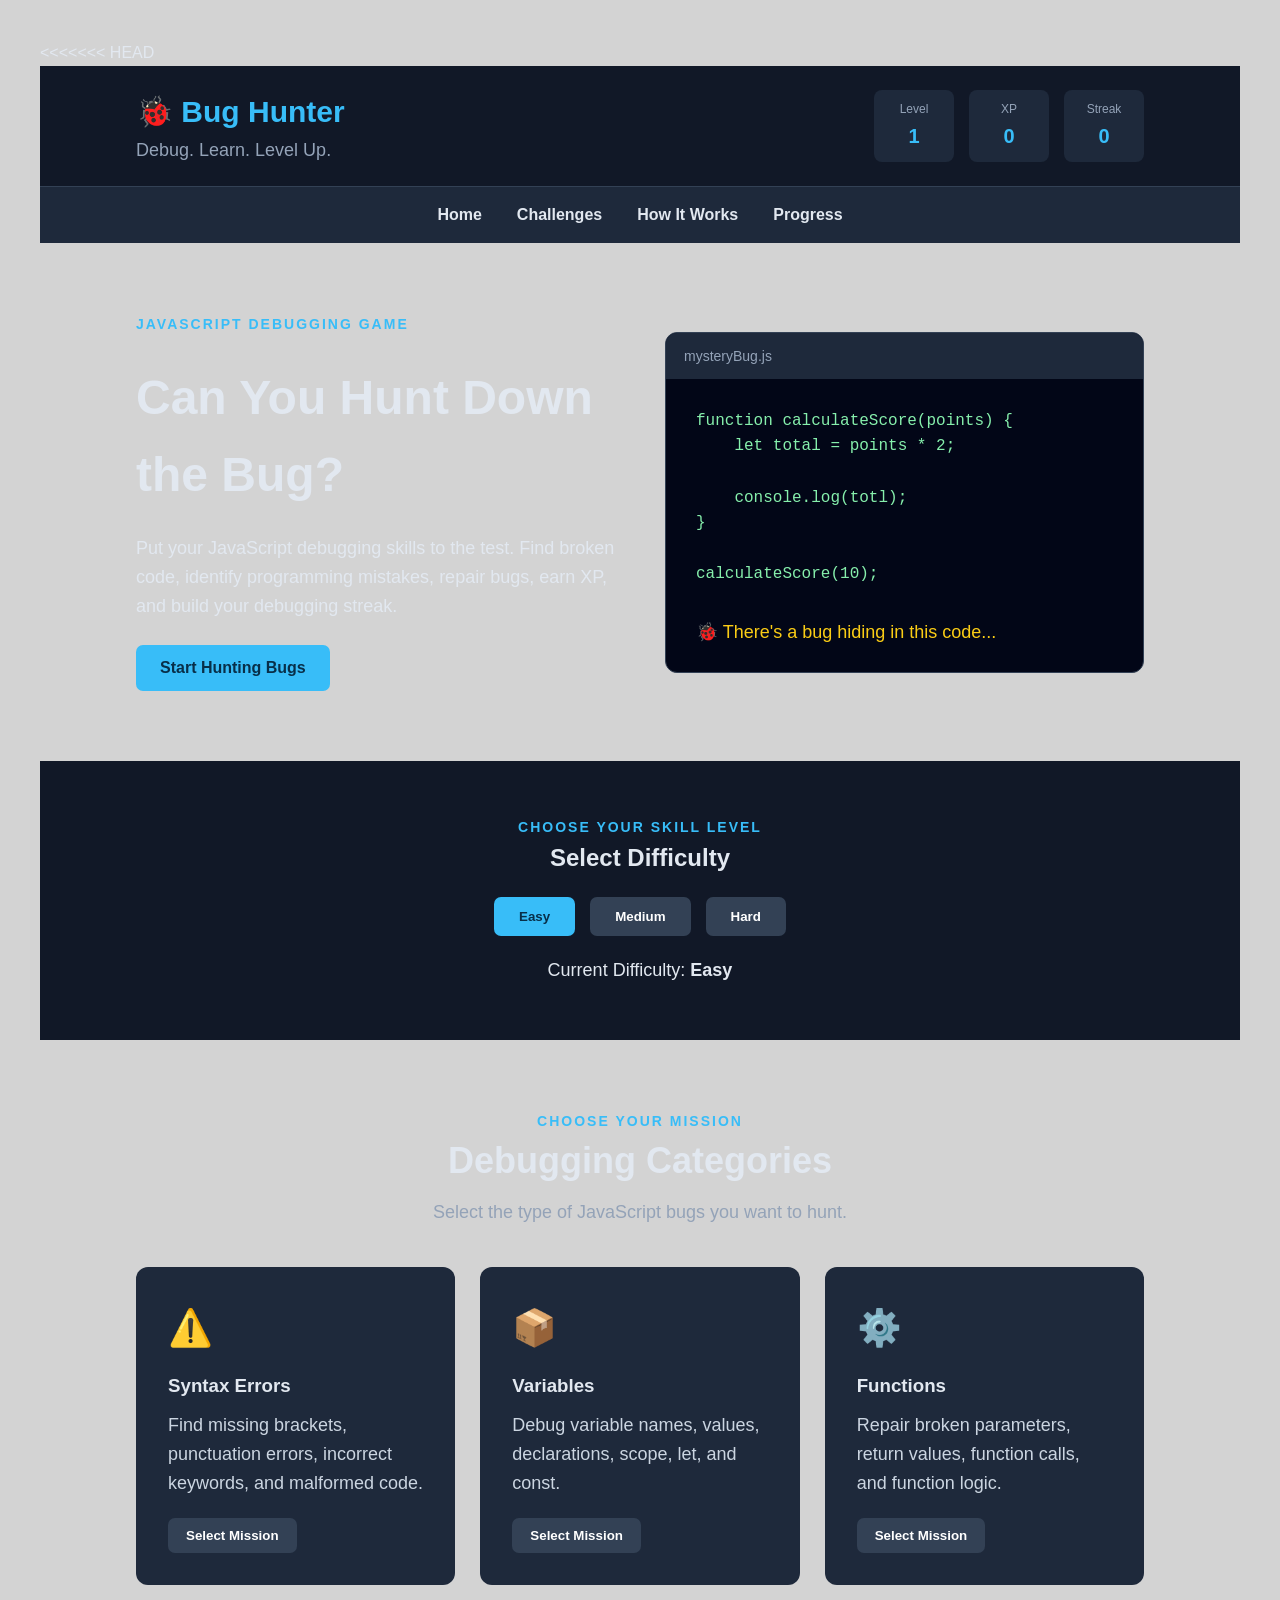
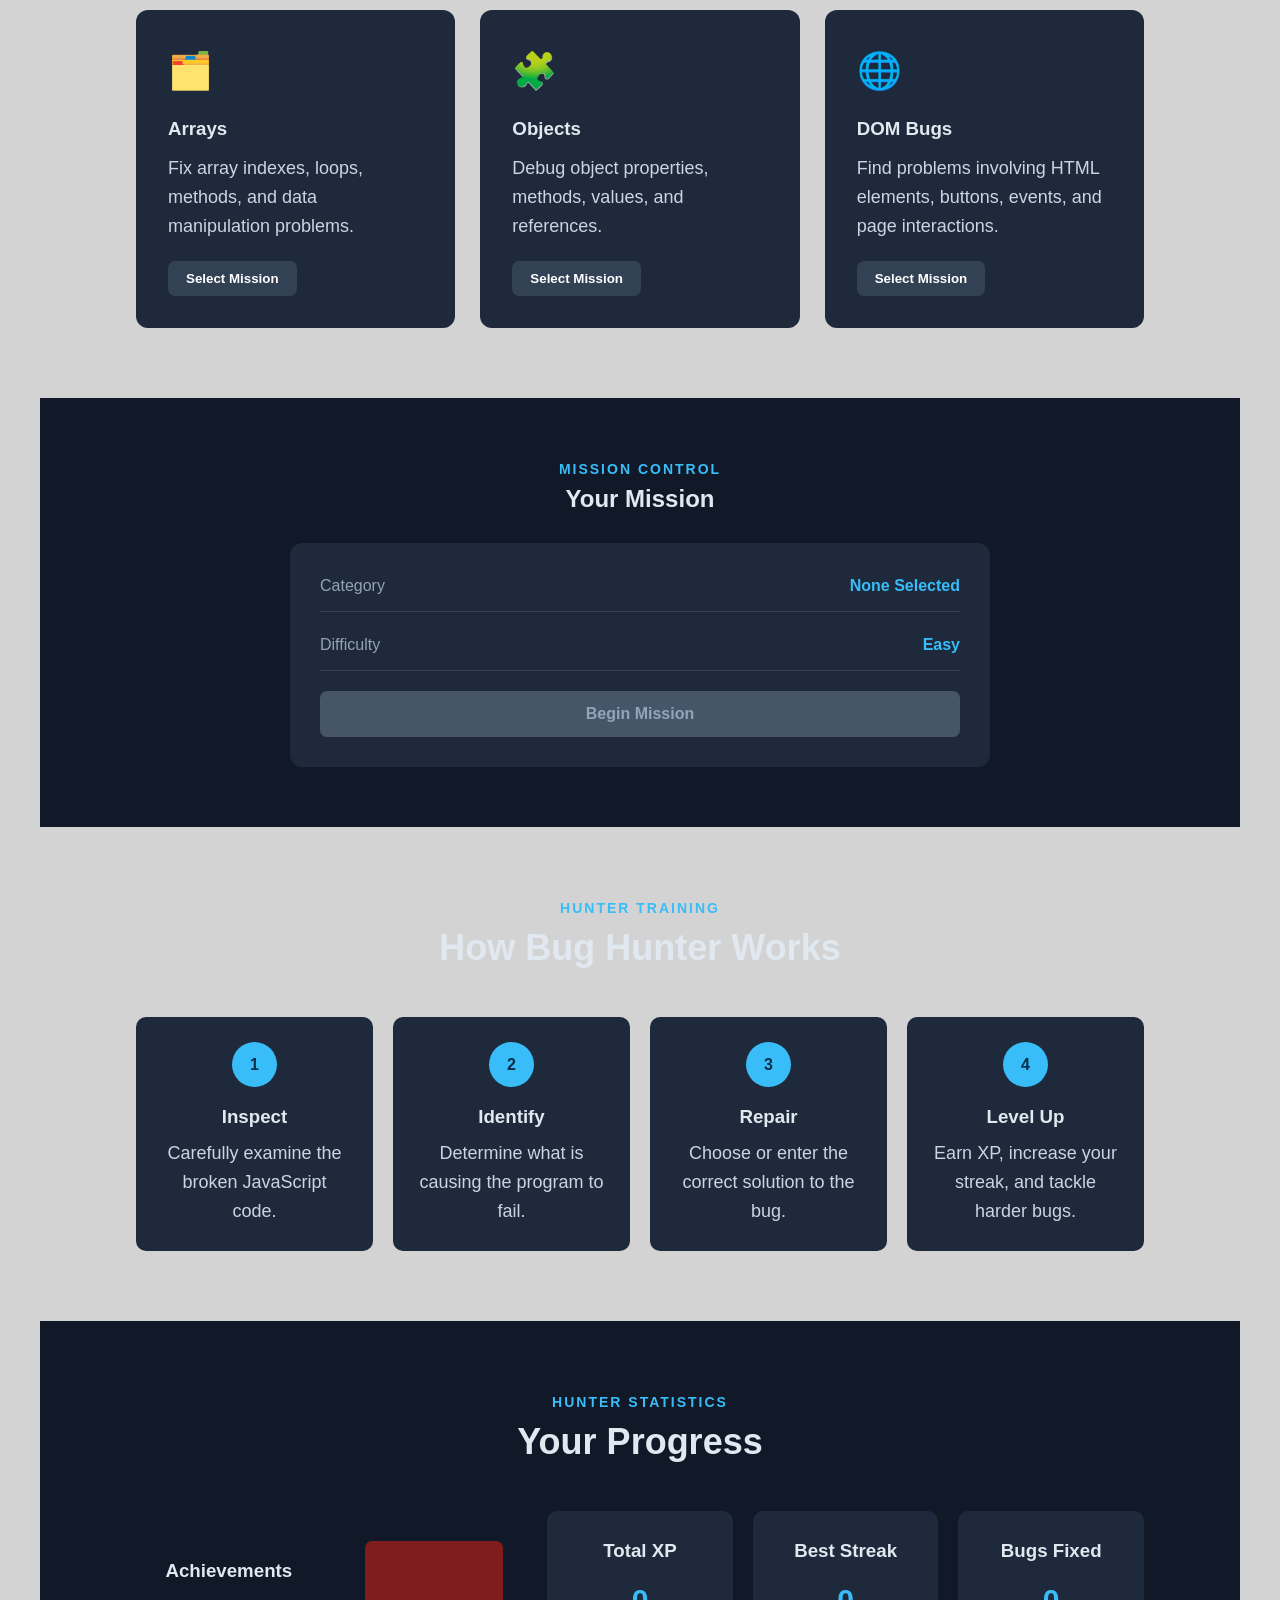
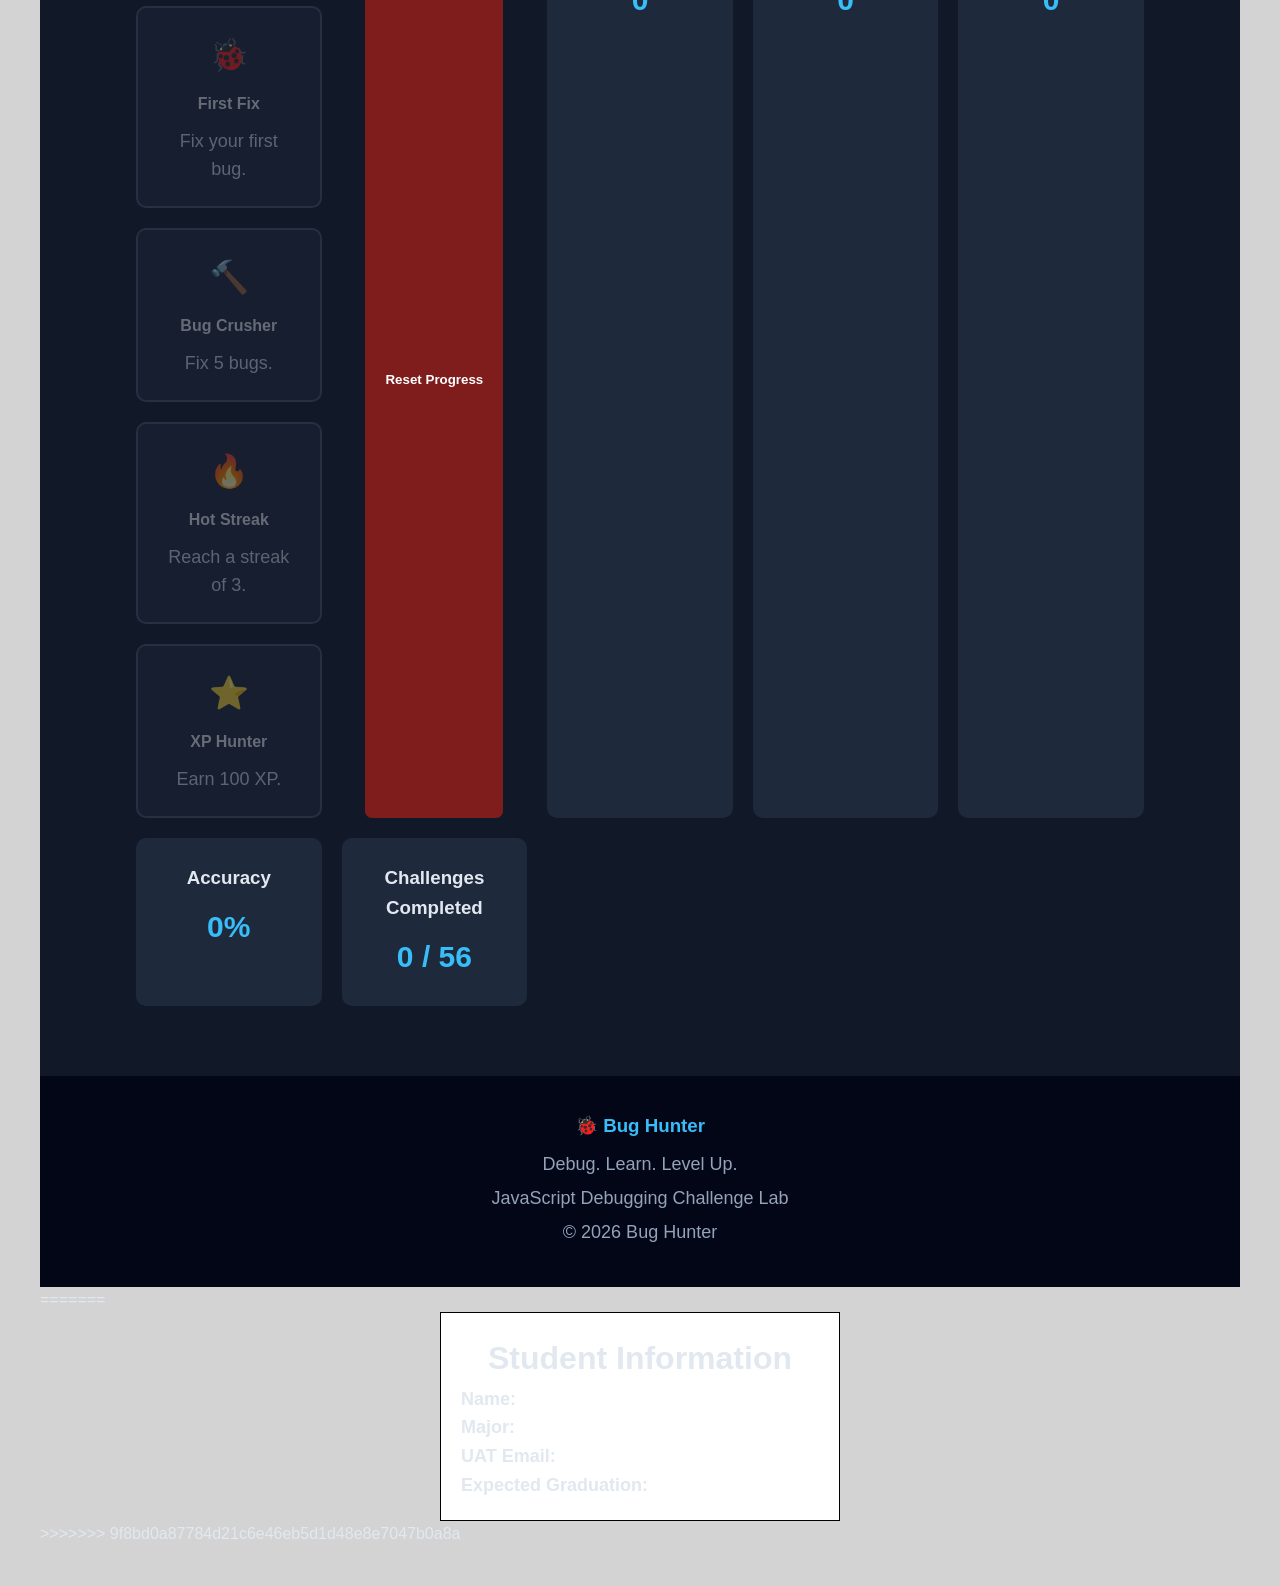
==== BugHunter-FinalProject/index.html @ 27a3c0db "Fix Bug Hunter project files" ====
<<<<<<< HEAD
<!DOCTYPE html>
<html lang="en">

<head>
    <meta charset="UTF-8">
    <meta name="viewport" content="width=device-width, initial-scale=1.0">

    <title>Bug Hunter | Debugging Challenge Lab</title>

    <!-- Main CSS -->
    <link rel="stylesheet" href="css/main.css">
</head>

<body>

    <!-- =========================
         HEADER
    ========================== -->
    <header class="main-header">

        <div class="logo">
            <h1>🐞 Bug Hunter</h1>
            <p>Debug. Learn. Level Up.</p>
        </div>

        <div class="player-stats">

            <div class="stat-box">
                <span>Level</span>
                <strong id="levelDisplay">1</strong>
            </div>

            <div class="stat-box">
                <span>XP</span>
                <strong id="xpDisplay">0</strong>
            </div>

            <div class="stat-box">
                <span>Streak</span>
                <strong id="streakDisplay">0</strong>
            </div>

        </div>

    </header>


    <!-- =========================
         NAVIGATION
    ========================== -->
    <nav class="navbar">

        <a href="#home">Home</a>
        <a href="#categories">Challenges</a>
        <a href="#how-it-works">How It Works</a>
        <a href="#progress">Progress</a>

    </nav>


    <main>

        <!-- =========================
             HERO / HOME
        ========================== -->
        <section id="home" class="hero">

            <div class="hero-text">

                <p class="section-label">
                    JavaScript Debugging Game
                </p>

                <h2>Can You Hunt Down the Bug?</h2>

                <p>
                    Put your JavaScript debugging skills to the test.
                    Find broken code, identify programming mistakes,
                    repair bugs, earn XP, and build your debugging streak.
                </p>

                <button id="startButton" class="main-button">
                    Start Hunting Bugs
                </button>

            </div>


            <div class="code-preview">

                <div class="code-header">
                    mysteryBug.js
                </div>

                <pre><code>function calculateScore(points) {
    let total = points * 2;

    console.log(totl);
}

calculateScore(10);</code></pre>

                <p class="bug-message">
                    🐞 There's a bug hiding in this code...
                </p>

            </div>

        </section>


        <!-- =========================
             DIFFICULTY
        ========================== -->
        <section class="difficulty-section">

            <p class="section-label">Choose Your Skill Level</p>

            <h2>Select Difficulty</h2>

            <div class="difficulty-buttons">

                <button
                    class="difficulty-button active"
                    data-difficulty="easy">
                    Easy
                </button>

                <button
                    class="difficulty-button"
                    data-difficulty="medium">
                    Medium
                </button>

                <button
                    class="difficulty-button"
                    data-difficulty="hard">
                    Hard
                </button>

            </div>

            <p>
                Current Difficulty:
                <strong id="selectedDifficulty">Easy</strong>
            </p>

        </section>


        <!-- =========================
             CHALLENGE CATEGORIES
        ========================== -->
        <section id="categories" class="categories-section">

            <div class="section-title">

                <p class="section-label">
                    Choose Your Mission
                </p>

                <h2>Debugging Categories</h2>

                <p>
                    Select the type of JavaScript bugs you want
                    to hunt.
                </p>

            </div>


            <div class="category-grid">

                <!-- Syntax -->
                <article
                    class="category-card"
                    data-category="syntax">

                    <div class="category-icon">⚠️</div>

                    <h3>Syntax Errors</h3>

                    <p>
                        Find missing brackets, punctuation errors,
                        incorrect keywords, and malformed code.
                    </p>

                    <button class="category-button">
                        Select Mission
                    </button>

                </article>


                <!-- Variables -->
                <article
                    class="category-card"
                    data-category="variables">

                    <div class="category-icon">📦</div>

                    <h3>Variables</h3>

                    <p>
                        Debug variable names, values, declarations,
                        scope, let, and const.
                    </p>

                    <button class="category-button">
                        Select Mission
                    </button>

                </article>


                <!-- Functions -->
                <article
                    class="category-card"
                    data-category="functions">

                    <div class="category-icon">⚙️</div>

                    <h3>Functions</h3>

                    <p>
                        Repair broken parameters, return values,
                        function calls, and function logic.
                    </p>

                    <button class="category-button">
                        Select Mission
                    </button>

                </article>


                <!-- Arrays -->
                <article
                    class="category-card"
                    data-category="arrays">

                    <div class="category-icon">🗂️</div>

                    <h3>Arrays</h3>

                    <p>
                        Fix array indexes, loops, methods,
                        and data manipulation problems.
                    </p>

                    <button class="category-button">
                        Select Mission
                    </button>

                </article>


                <!-- Objects -->
                <article
                    class="category-card"
                    data-category="objects">

                    <div class="category-icon">🧩</div>

                    <h3>Objects</h3>

                    <p>
                        Debug object properties, methods,
                        values, and references.
                    </p>

                    <button class="category-button">
                        Select Mission
                    </button>

                </article>


                <!-- DOM -->
                <article
                    class="category-card"
                    data-category="dom">

                    <div class="category-icon">🌐</div>

                    <h3>DOM Bugs</h3>

                    <p>
                        Find problems involving HTML elements,
                        buttons, events, and page interactions.
                    </p>

                    <button class="category-button">
                        Select Mission
                    </button>

                </article>

            </div>

        </section>


        <!-- =========================
             CURRENT MISSION
        ========================== -->
        <section class="mission-section">

            <p class="section-label">Mission Control</p>

            <h2>Your Mission</h2>

            <div class="mission-card">

                <div>
                    <span>Category</span>
                    <strong id="selectedCategory">
                        None Selected
                    </strong>
                </div>

                <div>
                    <span>Difficulty</span>
                    <strong id="missionDifficulty">
                        Easy
                    </strong>
                </div>

                <button
                    id="missionButton"
                    class="main-button"
                    disabled>

                    Begin Mission

                </button>

            </div>

        </section>

<!-- =========================
     ACTIVE CHALLENGE
========================== -->
<section id="challengeArea" class="challenge-section hidden">

    <div class="section-title">
        <p class="section-label">Active Mission</p>
        <h2 id="challengeTitle">Bug Challenge</h2>
        <p>
            Inspect the code and choose the correct answer.
        </p>
    </div>

    <div class="challenge-container">

        <div class="challenge-info">
<div class="mission-status">
    <span>
        Completed:
        <strong id="missionCompleted">0</strong>
    </span>

    <span>
        Available:
        <strong id="missionAvailable">0</strong>
    </span>
</div>
            <span id="challengeCategory">
                Category
            </span>

            <span id="challengeDifficulty">
                Difficulty
            </span>

            <span>
                XP Reward:
                <strong id="challengeXP">0</strong>
            </span>

        </div>

        <div class="challenge-code">

            <div class="code-header">
                bugChallenge.js
            </div>

            <pre><code id="challengeCode"></code></pre>

        </div>

        <h3 id="challengeQuestion">
            What is wrong with this code?
        </h3>

        <div
            id="answerContainer"
            class="answer-container">
        </div>

        <button
            id="submitAnswer"
            class="main-button"
            disabled>

            Check Answer

        </button>

        <div
            id="feedbackBox"
            class="feedback-box hidden">

            <h3 id="feedbackTitle"></h3>

            <p id="feedbackText"></p>

            <button
                id="nextChallenge"
                class="main-button">

                Next Challenge

            </button>

        </div>

    </div>

</section>
        <!-- =========================
             HOW IT WORKS
        ========================== -->
        <section id="how-it-works" class="how-section">

            <div class="section-title">

                <p class="section-label">
                    Hunter Training
                </p>

                <h2>How Bug Hunter Works</h2>

            </div>


            <div class="steps-grid">

                <article class="step">

                    <span>1</span>

                    <h3>Inspect</h3>

                    <p>
                        Carefully examine the broken
                        JavaScript code.
                    </p>

                </article>


                <article class="step">

                    <span>2</span>

                    <h3>Identify</h3>

                    <p>
                        Determine what is causing
                        the program to fail.
                    </p>

                </article>


                <article class="step">

                    <span>3</span>

                    <h3>Repair</h3>

                    <p>
                        Choose or enter the correct
                        solution to the bug.
                    </p>

                </article>


                <article class="step">

                    <span>4</span>

                    <h3>Level Up</h3>

                    <p>
                        Earn XP, increase your streak,
                        and tackle harder bugs.
                    </p>

                </article>

            </div>

        </section>


        <!-- =========================
             PROGRESS
        ========================== -->
        <section id="progress" class="progress-section">

            <div class="section-title">

                <p class="section-label">
                    Hunter Statistics
                </p>

                <h2>Your Progress</h2>

            </div>


            <div class="progress-grid">
                <div class="achievements-section">

    <h3>Achievements</h3>

    <div class="achievement-grid">

        <div class="achievement-card locked" id="badgeFirstFix">
            <span>🐞</span>
            <h4>First Fix</h4>
            <p>Fix your first bug.</p>
        </div>

        <div class="achievement-card locked" id="badgeBugCrusher">
            <span>🔨</span>
            <h4>Bug Crusher</h4>
            <p>Fix 5 bugs.</p>
        </div>

        <div class="achievement-card locked" id="badgeHotStreak">
            <span>🔥</span>
            <h4>Hot Streak</h4>
            <p>Reach a streak of 3.</p>
        </div>

        <div class="achievement-card locked" id="badgeXPHunter">
            <span>⭐</span>
            <h4>XP Hunter</h4>
            <p>Earn 100 XP.</p>
        </div>

    </div>

</div>
<button id="resetProgress" class="reset-button">
    Reset Progress
</button>
                <div class="progress-card">

                    <h3>Total XP</h3>

                    <p id="progressXP">0</p>

                </div>


                <div class="progress-card">

                    <h3>Best Streak</h3>

                    <p id="bestStreak">0</p>

                </div>


                <div class="progress-card">

                    <h3>Bugs Fixed</h3>

                    <p id="bugsFixed">0</p>

                </div>


                <div class="progress-card">

                    <h3>Accuracy</h3>

                    <p id="accuracy">0%</p>

                </div>
<div class="progress-card">
    <h3>Challenges Completed</h3>
    <p id="completedCount">0 / 54</p>
</div>
            </div>

        </section>

    </main>


    <!-- =========================
         FOOTER
    ========================== -->
    <footer>

        <h3>🐞 Bug Hunter</h3>

        <p>
            Debug. Learn. Level Up.
        </p>

        <p>
            JavaScript Debugging Challenge Lab
        </p>

        <p>
            &copy; 2026 Bug Hunter
        </p>

    </footer>


    <!-- External JavaScript -->
    <script src="js/challenges.js"></script>
<script src="js/app.js"></script>

</body>

=======
<!DOCTYPE html>
<html lang="en">
<head>
    <meta charset="UTF-8">
    <meta name="viewport" content="width=device-width, initial-scale=1.0">
    <title>Student Information</title>

    <link rel="stylesheet" href="main.css">
</head>

<body>

    <div class="student-info">
        <h1>Student Information</h1>

        <p><strong>Name:</strong> <span id="studentName"></span></p>
        <p><strong>Major:</strong> <span id="studentMajor"></span></p>
        <p><strong>UAT Email:</strong> <span id="studentEmail"></span></p>
        <p><strong>Expected Graduation:</strong> <span id="graduationDate"></span></p>
    </div>

    <script src="script.js"></script>

</body>
>>>>>>> 9f8bd0a87784d21c6e46eb5d1d48e8e7047b0a8a
</html>
---- BugHunter-FinalProject/css/main.css ----
/* ==============================
   BUG HUNTER - MAIN STYLES
============================== */

* {
    margin: 0;
    padding: 0;
    box-sizing: border-box;
}

html {
    scroll-behavior: smooth;
}

body {
    font-family: Arial, Helvetica, sans-serif;
    background: #0f172a;
    color: #e2e8f0;
    line-height: 1.6;
}


/* ==============================
   HEADER
============================== */

.main-header {
    display: flex;
    justify-content: space-between;
    align-items: center;
    padding: 22px 8%;
    background: #111827;
    border-bottom: 1px solid #334155;
}

.logo h1 {
    color: #38bdf8;
    font-size: 30px;
}

.logo p {
    color: #94a3b8;
}

.player-stats {
    display: flex;
    gap: 15px;
}

.stat-box {
    background: #1e293b;
    padding: 10px 18px;
    border-radius: 8px;
    min-width: 80px;
    text-align: center;
}

.stat-box span {
    display: block;
    color: #94a3b8;
    font-size: 12px;
}

.stat-box strong {
    color: #38bdf8;
    font-size: 20px;
}


/* ==============================
   NAVIGATION
============================== */

.navbar {
    display: flex;
    justify-content: center;
    gap: 35px;
    background: #1e293b;
    padding: 15px;
}

.navbar a {
    color: #e2e8f0;
    text-decoration: none;
    font-weight: bold;
}

.navbar a:hover {
    color: #38bdf8;
}


/* ==============================
   HERO
============================== */

.hero {
    min-height: 500px;
    display: grid;
    grid-template-columns: 1fr 1fr;
    gap: 50px;
    align-items: center;
    padding: 70px 8%;
}

.hero-text h2 {
    font-size: 48px;
    margin-bottom: 20px;
}

.hero-text p {
    max-width: 600px;
    margin-bottom: 25px;
}

.section-label {
    color: #38bdf8;
    font-weight: bold;
    text-transform: uppercase;
    letter-spacing: 2px;
    font-size: 14px;
}

.code-preview {
    background: #020617;
    border: 1px solid #334155;
    border-radius: 12px;
    overflow: hidden;
}

.code-header {
    background: #1e293b;
    padding: 12px 18px;
    color: #94a3b8;
    font-size: 14px;
}

.code-preview pre {
    padding: 30px;
    overflow-x: auto;
}

.code-preview code {
    color: #86efac;
    font-family: Consolas, monospace;
}

.bug-message {
    padding: 0 30px 25px;
    color: #facc15;
}


/* ==============================
   BUTTONS
============================== */

.main-button,
.category-button,
.difficulty-button {
    border: none;
    border-radius: 7px;
    cursor: pointer;
    font-weight: bold;
    transition: 0.2s;
}

.main-button {
    background: #38bdf8;
    color: #082f49;
    padding: 14px 24px;
    font-size: 16px;
}

.main-button:hover {
    background: #7dd3fc;
}

.main-button:disabled {
    background: #475569;
    color: #94a3b8;
    cursor: not-allowed;
}


/* ==============================
   DIFFICULTY
============================== */

.difficulty-section {
    text-align: center;
    padding: 55px 8%;
    background: #111827;
}

.difficulty-section h2 {
    margin-bottom: 20px;
}

.difficulty-buttons {
    display: flex;
    justify-content: center;
    gap: 15px;
    margin-bottom: 20px;
}

.difficulty-button {
    background: #334155;
    color: #ffffff;
    padding: 12px 25px;
}

.difficulty-button:hover,
.difficulty-button.active {
    background: #38bdf8;
    color: #082f49;
}


/* ==============================
   SECTION TITLES
============================== */

.section-title {
    text-align: center;
    margin-bottom: 40px;
}

.section-title h2 {
    font-size: 36px;
    margin-bottom: 8px;
}

.section-title p:last-child {
    color: #94a3b8;
}


/* ==============================
   CATEGORIES
============================== */

.categories-section {
    padding: 70px 8%;
}

.category-grid {
    display: grid;
    grid-template-columns: repeat(auto-fit, minmax(250px, 1fr));
    gap: 25px;
}

.category-card {
    background: #1e293b;
    padding: 30px;
    border-radius: 12px;
    border: 2px solid transparent;
    transition: transform 0.2s, border-color 0.2s;
}

.category-card:hover {
    transform: translateY(-5px);
    border-color: #38bdf8;
}

.category-card.selected {
    border-color: #22c55e;
}

.category-icon {
    font-size: 36px;
    margin-bottom: 15px;
}

.category-card h3 {
    margin-bottom: 10px;
}

.category-card p {
    color: #cbd5e1;
    margin-bottom: 20px;
}

.category-button {
    background: #334155;
    color: #ffffff;
    padding: 10px 18px;
}

.category-button:hover {
    background: #38bdf8;
    color: #082f49;
}


/* ==============================
   MISSION CONTROL
============================== */

.mission-section {
    background: #111827;
    padding: 60px 8%;
    text-align: center;
}

.mission-section h2 {
    margin-bottom: 25px;
}

.mission-card {
    max-width: 700px;
    margin: auto;
    background: #1e293b;
    padding: 30px;
    border-radius: 12px;
    display: grid;
    gap: 20px;
}

.mission-card div {
    display: flex;
    justify-content: space-between;
    gap: 20px;
    border-bottom: 1px solid #334155;
    padding-bottom: 12px;
}

.mission-card span {
    color: #94a3b8;
}

.mission-card strong {
    color: #38bdf8;
}


/* ==============================
   HOW IT WORKS
============================== */

.how-section {
    padding: 70px 8%;
}

.steps-grid {
    display: grid;
    grid-template-columns: repeat(auto-fit, minmax(200px, 1fr));
    gap: 20px;
}

.step {
    background: #1e293b;
    padding: 25px;
    border-radius: 10px;
    text-align: center;
}

.step span {
    display: inline-block;
    width: 45px;
    height: 45px;
    line-height: 45px;
    border-radius: 50%;
    background: #38bdf8;
    color: #082f49;
    font-weight: bold;
    margin-bottom: 15px;
}

.step h3 {
    margin-bottom: 8px;
}

.step p {
    color: #cbd5e1;
}


/* ==============================
   PROGRESS
============================== */

.progress-section {
    background: #111827;
    padding: 70px 8%;
}

.progress-grid {
    display: grid;
    grid-template-columns: repeat(auto-fit, minmax(180px, 1fr));
    gap: 20px;
}

.progress-card {
    background: #1e293b;
    padding: 25px;
    border-radius: 10px;
    text-align: center;
}

.progress-card h3 {
    margin-bottom: 10px;
}

.progress-card p {
    color: #38bdf8;
    font-size: 30px;
    font-weight: bold;
}


/* ==============================
   FOOTER
============================== */

footer {
    text-align: center;
    background: #020617;
    padding: 35px;
    color: #94a3b8;
}

footer h3 {
    color: #38bdf8;
    margin-bottom: 10px;
}

footer p {
    margin: 5px 0;
}


/* ==============================
   RESPONSIVE DESIGN
============================== */

@media (max-width: 850px) {

    .main-header {
        flex-direction: column;
        gap: 20px;
        text-align: center;
    }

    .hero {
        grid-template-columns: 1fr;
    }

    .hero-text h2 {
        font-size: 36px;
    }

    .navbar {
        flex-wrap: wrap;
        gap: 18px;
    }

    .player-stats {
        flex-wrap: wrap;
        justify-content: center;
    }
}

@media (max-width: 500px) {

    .hero,
    .categories-section,
    .how-section,
    .progress-section,
    .mission-section,
    .difficulty-section {
        padding-left: 5%;
        padding-right: 5%;
    }

    .hero-text h2 {
        font-size: 30px;
    }

    .difficulty-buttons {
        flex-direction: column;
    }

    .mission-card div {
        flex-direction: column;
    }
}
/* ==============================
   ACTIVE CHALLENGE
============================== */

.challenge-section {
    padding: 70px 8%;
    background: #0f172a;
}

.challenge-container {
    max-width: 900px;
    margin: auto;
    background: #1e293b;
    padding: 30px;
    border-radius: 12px;
}

.challenge-info {
    display: flex;
    flex-wrap: wrap;
    gap: 15px;
    margin-bottom: 25px;
}

.challenge-info span {
    background: #334155;
    padding: 8px 14px;
    border-radius: 6px;
    color: #cbd5e1;
}

.challenge-info strong {
    color: #38bdf8;
}

.challenge-code {
    background: #020617;
    border: 1px solid #334155;
    border-radius: 10px;
    overflow: hidden;
    margin-bottom: 25px;
}

.challenge-code pre {
    padding: 25px;
    overflow-x: auto;
}

.challenge-code code {
    color: #86efac;
    font-family: Consolas, monospace;
}

.challenge-container h3 {
    margin-bottom: 20px;
}

.answer-container {
    display: grid;
    gap: 12px;
    margin-bottom: 25px;
}

.answer-option {
    background: #334155;
    color: #ffffff;
    border: 2px solid transparent;
    border-radius: 8px;
    padding: 14px;
    cursor: pointer;
    text-align: left;
    font-size: 15px;
}

.answer-option:hover {
    border-color: #38bdf8;
}

.answer-option.selected {
    background: #0c4a6e;
    border-color: #38bdf8;
}

.feedback-box {
    margin-top: 25px;
    padding: 25px;
    border-radius: 10px;
    background: #111827;
}

.feedback-box.correct {
    border: 2px solid #22c55e;
}

.feedback-box.incorrect {
    border: 2px solid #ef4444;
}

.feedback-box p {
    margin-bottom: 20px;
}

.hidden {
    display: none;
}
/* ==============================
   RESET PROGRESS
============================== */

.reset-button {
    display: block;
    margin: 30px auto 0;
    padding: 12px 20px;

    background: #7f1d1d;
    color: white;

    border: none;
    border-radius: 7px;

    font-weight: bold;
    cursor: pointer;
}

.reset-button:hover {
    background: #991b1b;
}
/* ==============================
   ACHIEVEMENTS
============================== */

.achievements-section {
    margin-top: 45px;
    text-align: center;
}

.achievements-section h3 {
    margin-bottom: 20px;
}

.achievement-grid {
    display: grid;
    grid-template-columns: repeat(auto-fit, minmax(180px, 1fr));
    gap: 20px;
}

.achievement-card {
    background: #1e293b;
    padding: 22px;
    border-radius: 10px;
    border: 2px solid #22c55e;
}

.achievement-card span {
    font-size: 32px;
}

.achievement-card h4 {
    margin: 10px 0;
}

.achievement-card p {
    color: #cbd5e1;
}

.achievement-card.locked {
    opacity: 0.4;
    border-color: #475569;
}
/* ==============================
   ANSWER RESULTS
============================== */

.answer-option:disabled {
    cursor: default;
}

.answer-option.correct-answer {
    background: #14532d;
    border-color: #22c55e;
}

.answer-option.wrong-answer {
    background: #7f1d1d;
    border-color: #ef4444;
}
/* ==============================
   MISSION STATUS
============================== */

.mission-status {
    display: flex;
    gap: 20px;
    margin-bottom: 20px;
    color: #cbd5e1;
}

.mission-status strong {
    color: #38bdf8;
}
---- BugHunter-FinalProject/main.css ----
body {
    font-family: Arial, sans-serif;
    background-color: lightgray;
    margin: 0;
    padding: 40px;
}

.student-info {
    background-color: white;
    padding: 20px;
    width: 400px;
    margin: auto;
    border: 1px solid black;
}

h1 {
    text-align: center;
}

p {
    font-size: 18px;
}
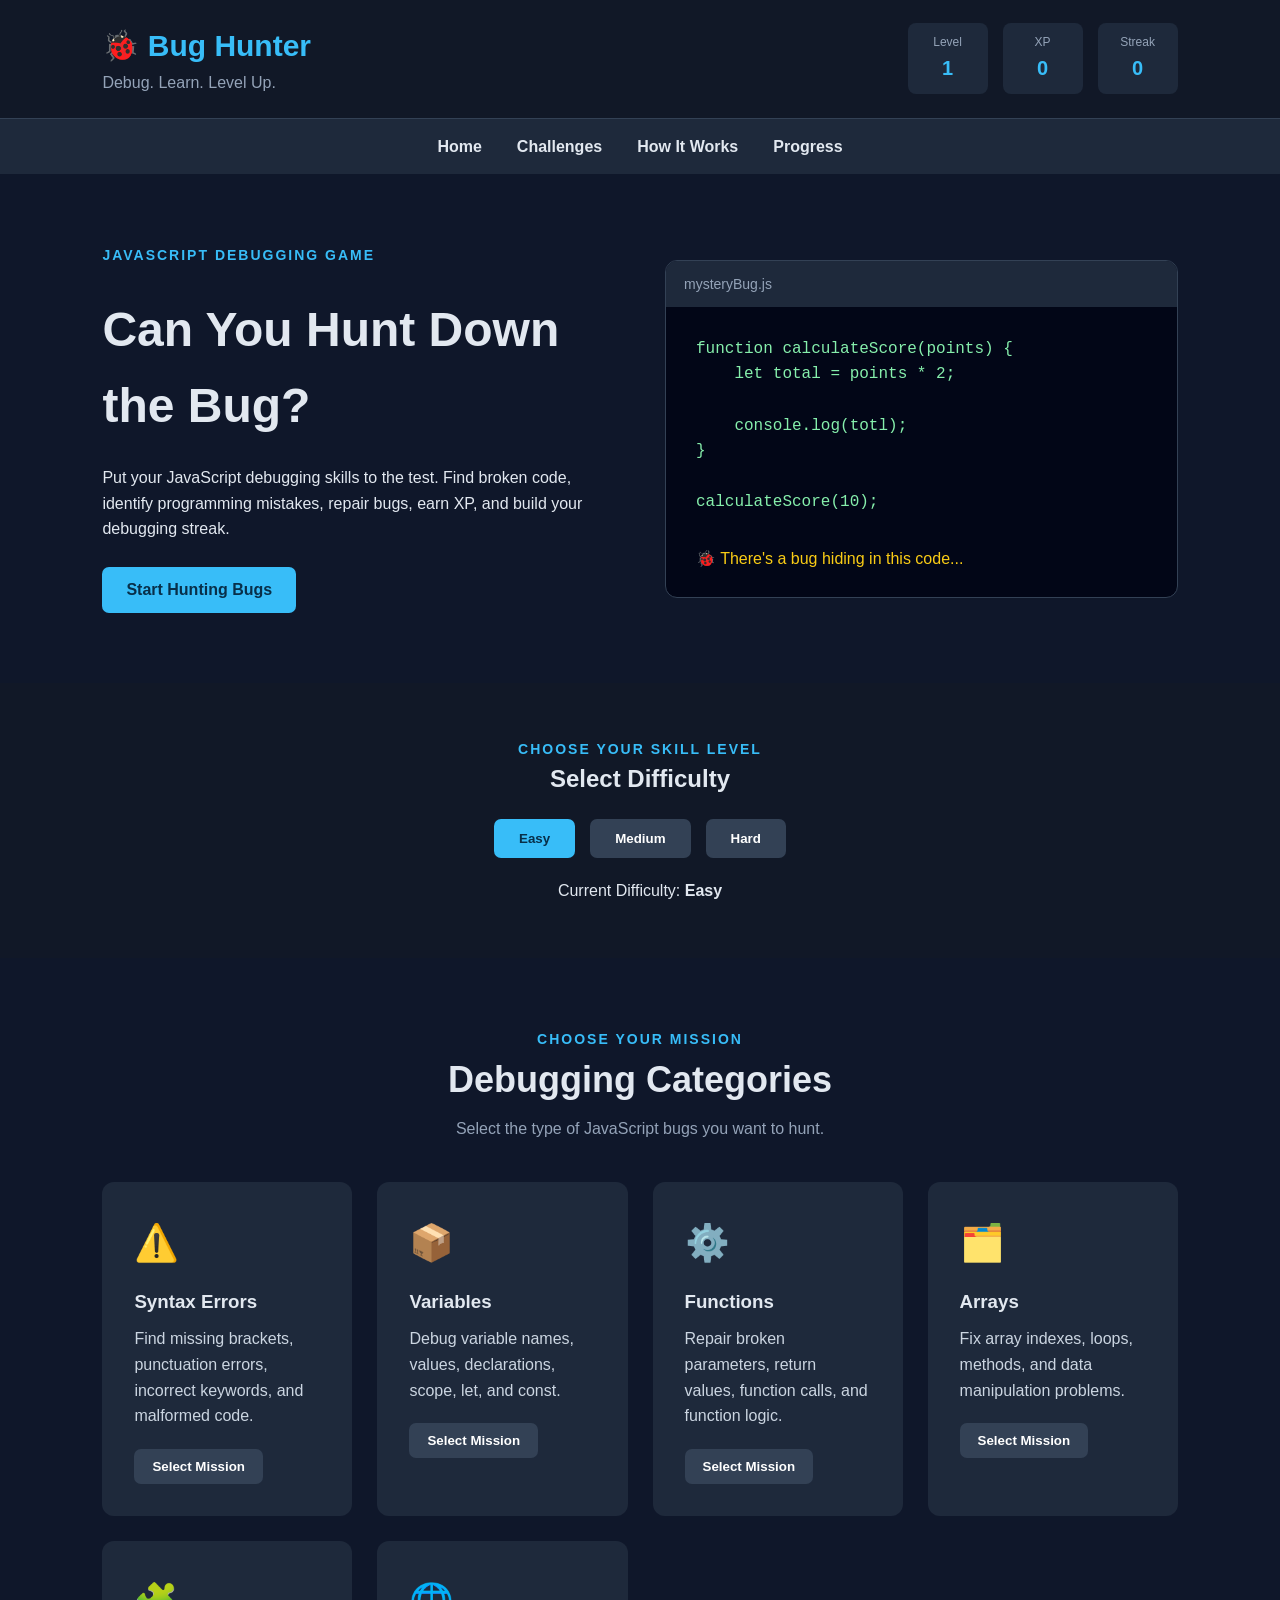
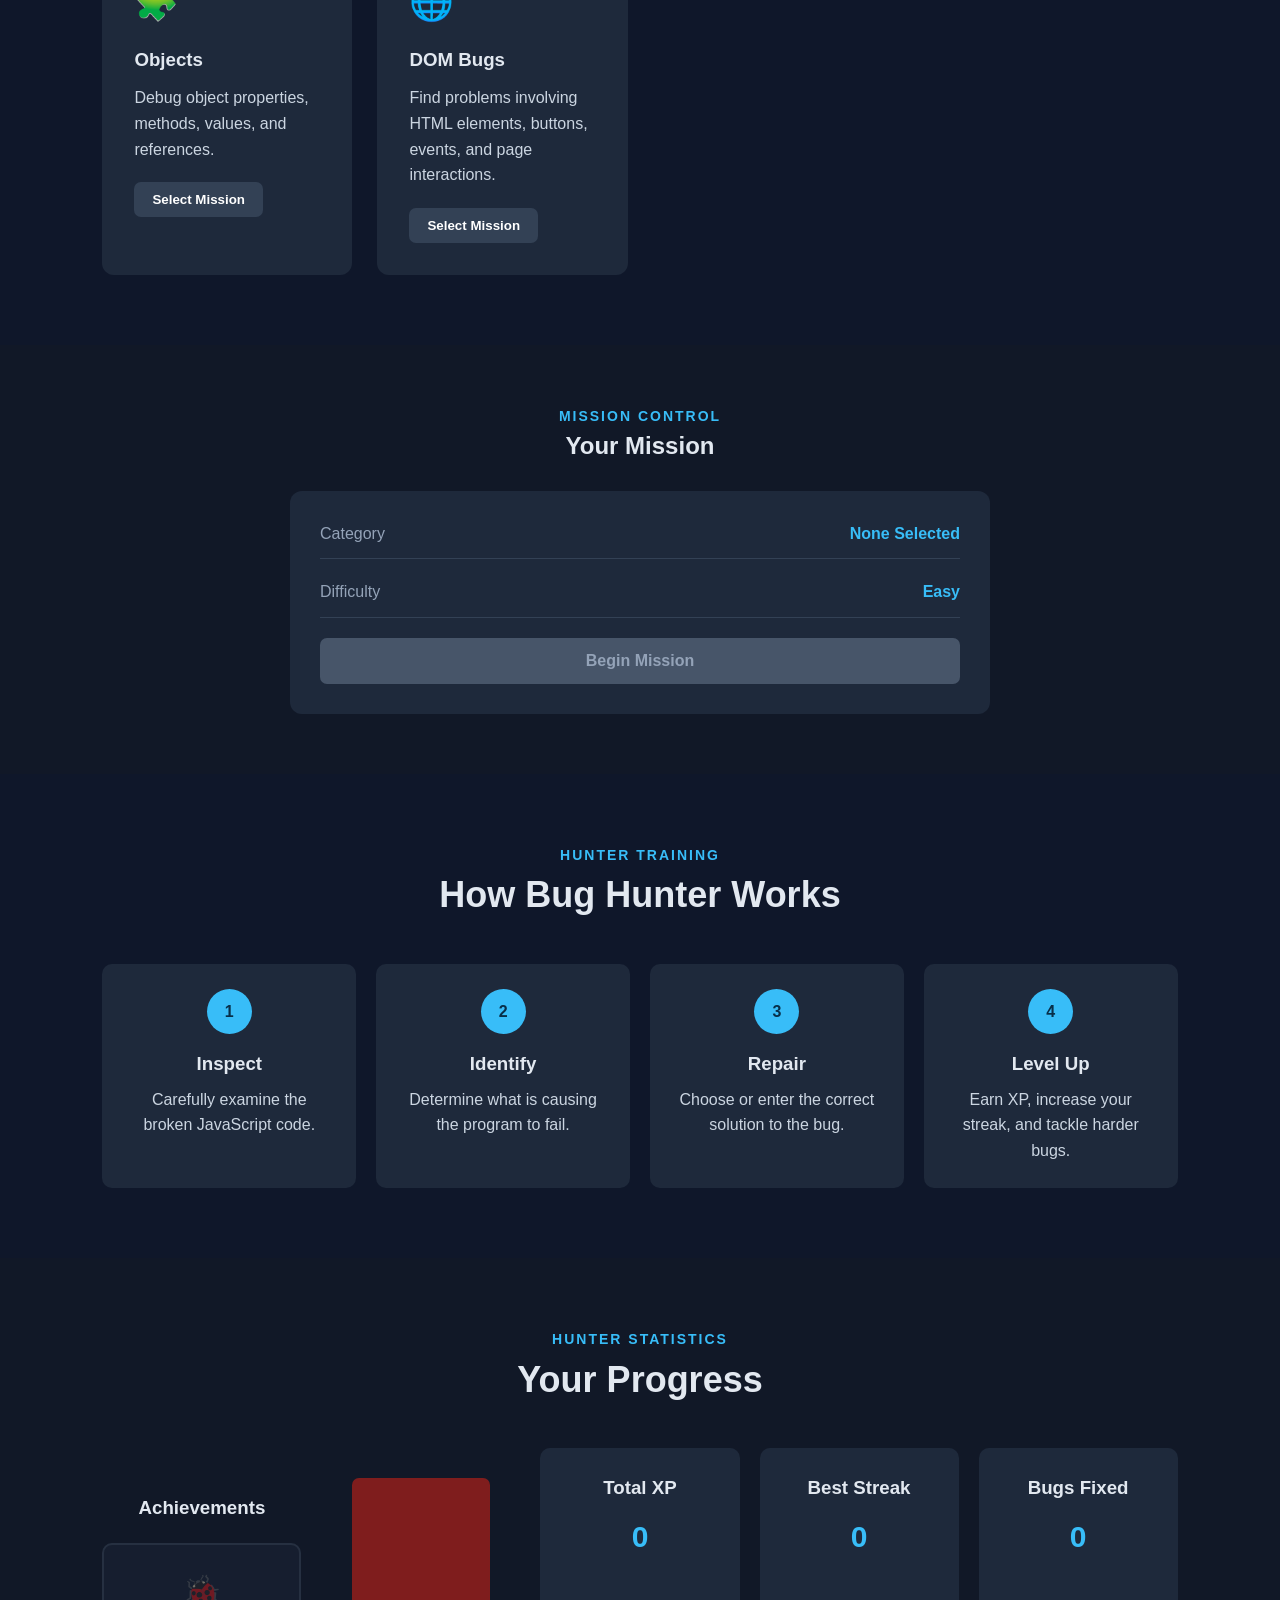
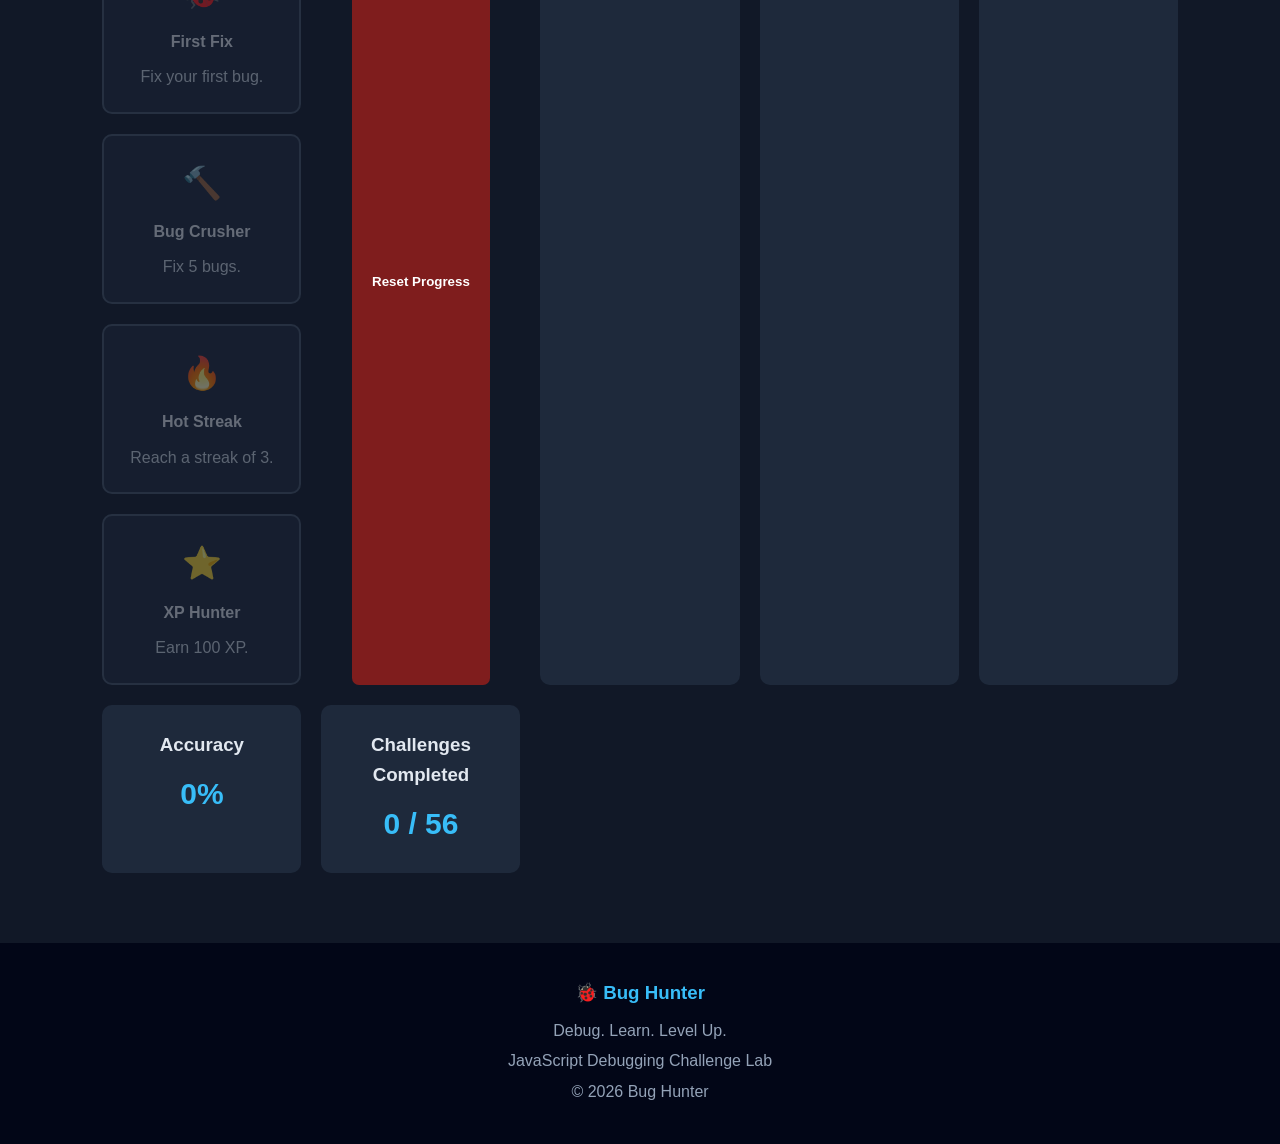
==== commit f7154f08: "Fix Bug Hunter index merge conflict" ====
--- a/BugHunter-FinalProject/index.html
+++ b/BugHunter-FinalProject/index.html
@@ -1,4 +1,4 @@
-<<<<<<< HEAD
+
 <!DOCTYPE html>
 <html lang="en">
 
@@ -632,33 +632,5 @@
     <!-- External JavaScript -->
     <script src="js/challenges.js"></script>
 <script src="js/app.js"></script>
-
 </body>
-
-=======
-<!DOCTYPE html>
-<html lang="en">
-<head>
-    <meta charset="UTF-8">
-    <meta name="viewport" content="width=device-width, initial-scale=1.0">
-    <title>Student Information</title>
-
-    <link rel="stylesheet" href="main.css">
-</head>
-
-<body>
-
-    <div class="student-info">
-        <h1>Student Information</h1>
-
-        <p><strong>Name:</strong> <span id="studentName"></span></p>
-        <p><strong>Major:</strong> <span id="studentMajor"></span></p>
-        <p><strong>UAT Email:</strong> <span id="studentEmail"></span></p>
-        <p><strong>Expected Graduation:</strong> <span id="graduationDate"></span></p>
-    </div>
-
-    <script src="script.js"></script>
-
-</body>
->>>>>>> 9f8bd0a87784d21c6e46eb5d1d48e8e7047b0a8a
 </html>
